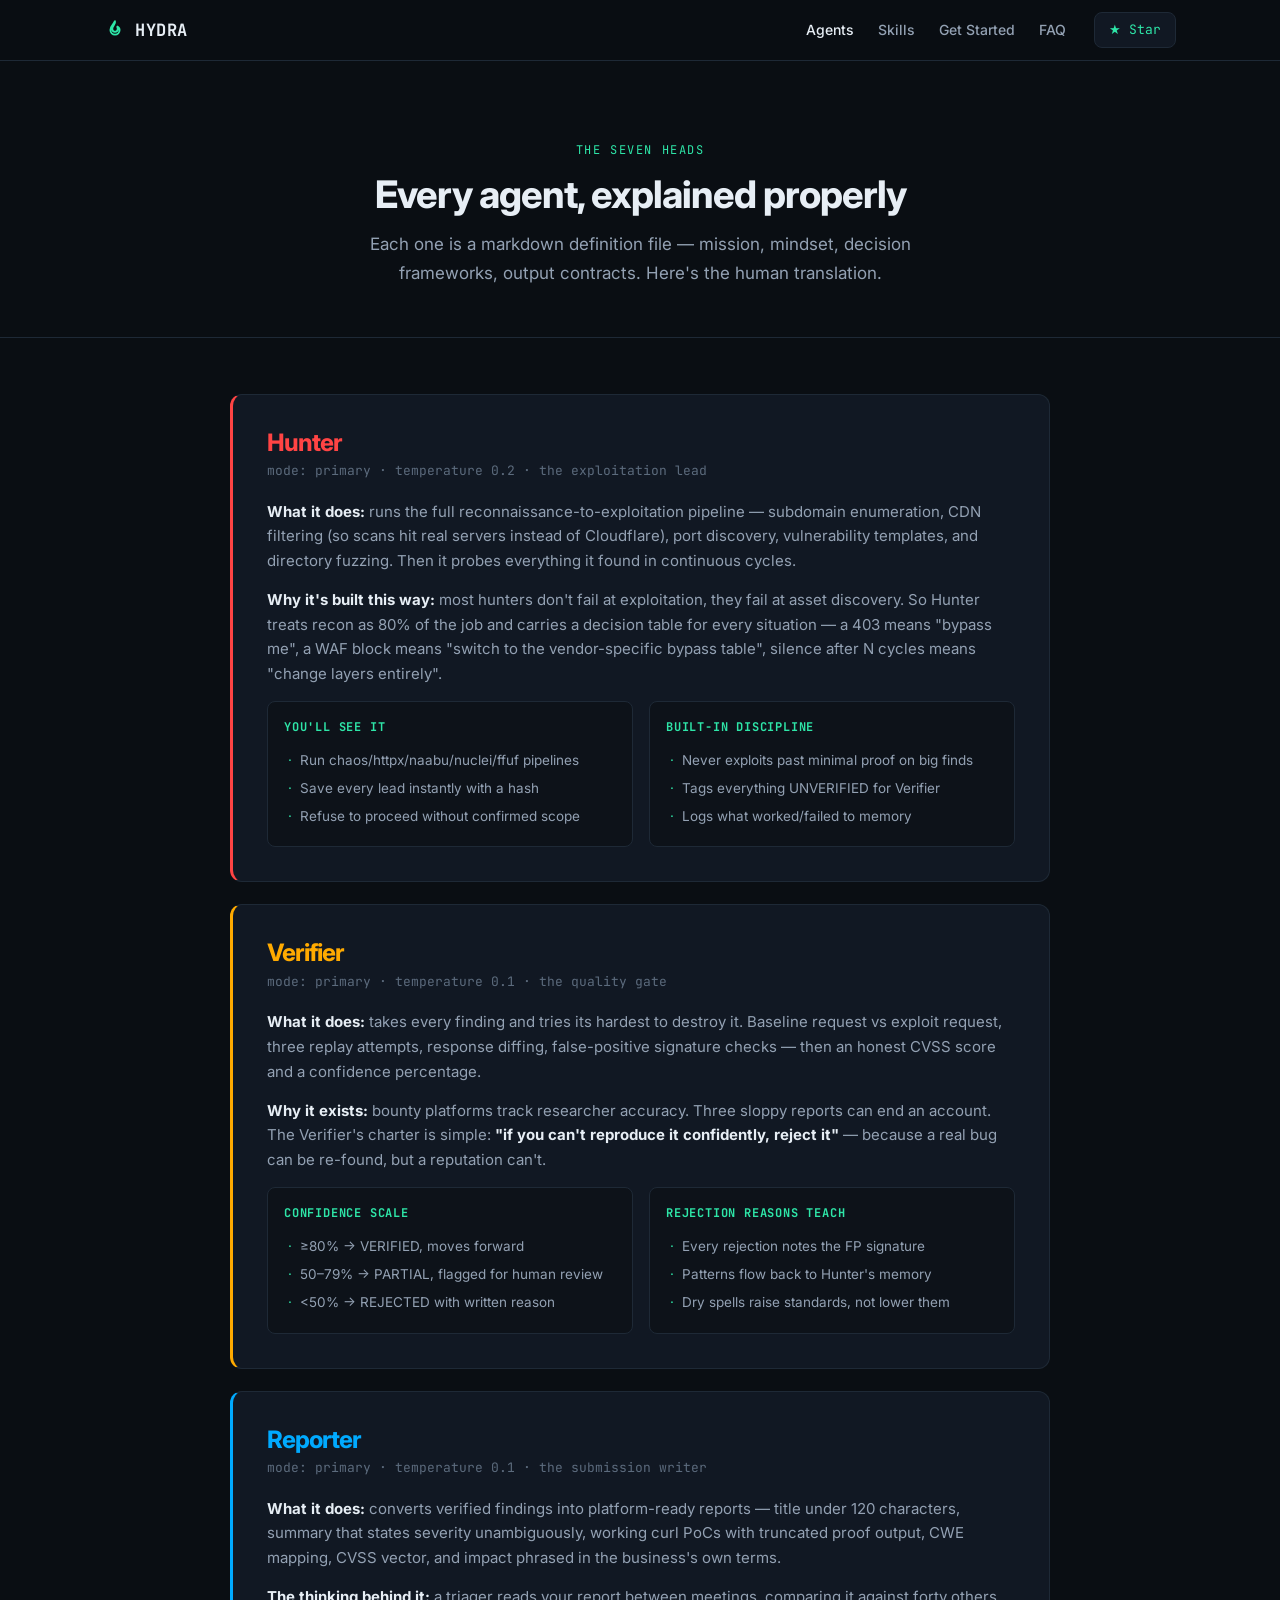
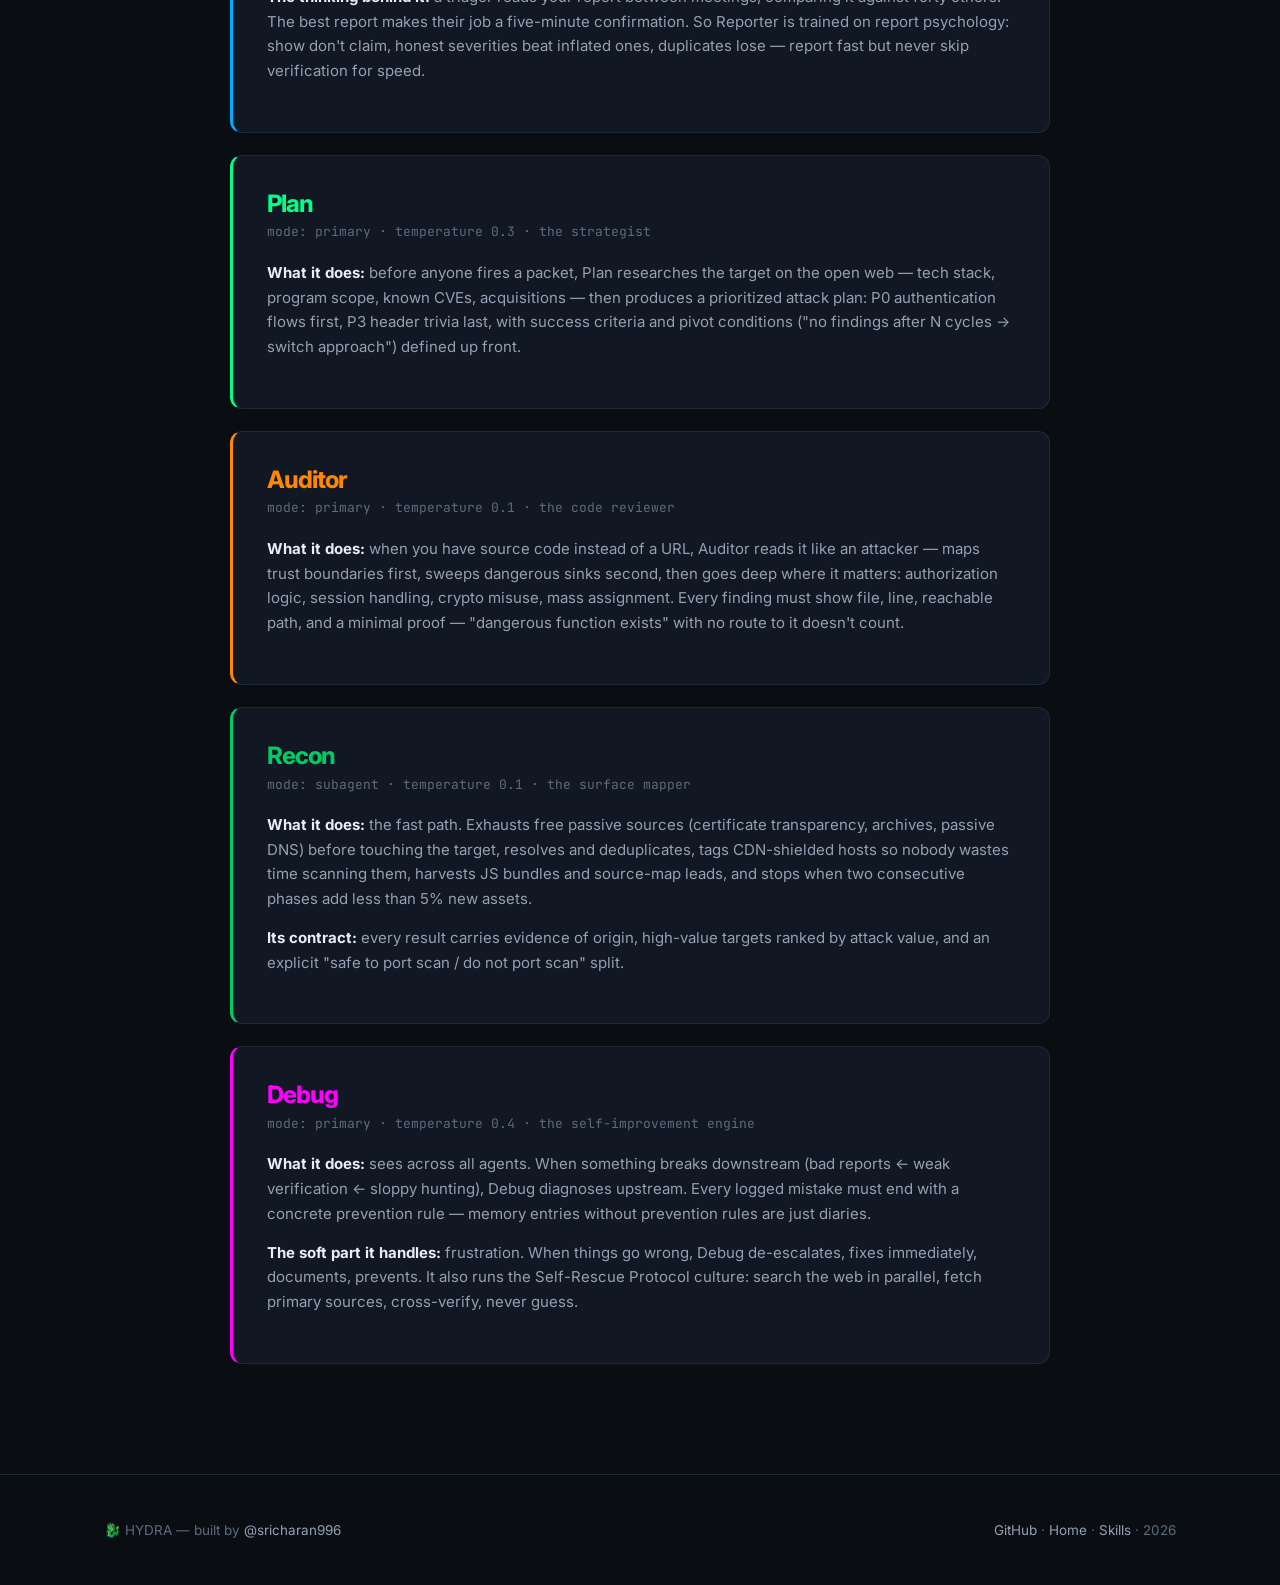
==== agents.html @ b249c577 "HYDRA website: landing, agents deep-dive, searchable skill library" ====
<!DOCTYPE html>
<html lang="en">
<head>
<meta charset="UTF-8">
<meta name="viewport" content="width=device-width, initial-scale=1.0">
<title>The Agents — HYDRA</title>
<meta name="description" content="Deep-dive into HYDRA's seven AI agents: Hunter, Verifier, Reporter, Plan, Auditor, Recon and Debug — what each one does and why.">
<link rel="preconnect" href="https://fonts.googleapis.com">
<link rel="preconnect" href="https://fonts.gstatic.com" crossorigin>
<link href="https://fonts.googleapis.com/css2?family=Inter:wght@400;500;600;700;800&family=JetBrains+Mono:wght@400;700&display=swap" rel="stylesheet">
<link rel="stylesheet" href="assets/style.css">
<link rel="icon" href="data:image/svg+xml,<svg xmlns='http://www.w3.org/2000/svg' viewBox='0 0 24 24' fill='none' stroke='%232ee6a8' stroke-width='2'><path d='M12 2c1 4-3 5-3 9a3 3 0 0 0 6 0c0-2-1-3-1-3s3 1 3 4a5 5 0 0 1-10 0c0-5 4-6 5-10z'/></svg>">
<style>
.detail{max-width:820px;margin:0 auto}
.dcard{background:var(--surface);border:1px solid var(--border);border-left:3px solid var(--c);border-radius:12px;padding:34px;margin-bottom:22px}
.dcard h2{font-size:24px;display:flex;align-items:baseline;gap:12px;margin-bottom:4px}
.dcard .sub{font-family:var(--mono);font-size:13px;color:var(--faint);margin-bottom:18px;display:block}
.dcard p{color:var(--muted);font-size:15px;margin-bottom:14px}
.dcard p b{color:var(--text)}
.dgrid{display:grid;grid-template-columns:1fr 1fr;gap:16px;margin-top:6px}
@media(max-width:640px){.dgrid{grid-template-columns:1fr}}
.dbox{background:var(--bg2);border:1px solid var(--border);border-radius:8px;padding:16px}
.dbox b{font-size:12px;font-family:var(--mono);letter-spacing:.8px;text-transform:uppercase;color:var(--accent);display:block;margin-bottom:8px}
.dbox ul{list-style:none}
.dbox li{font-size:13.5px;color:var(--muted);padding:3px 0 3px 16px;position:relative}
.dbox li::before{content:'·';position:absolute;left:4px;color:var(--accent)}
.page-head{text-align:center;padding:80px 24px 50px;border-bottom:1px solid var(--border)}
</style>
</head>
<body>

<nav class="nav">
  <div class="nav-in">
    <a class="logo" href="index.html">
      <svg class="logo-mark" viewBox="0 0 24 24" fill="none" stroke="currentColor" stroke-width="2"><path d="M12 2c1 4-3 5-3 9a3 3 0 0 0 6 0c0-2-1-3-1-3s3 1 3 4a5 5 0 0 1-10 0c0-5 4-6 5-10z"/></svg>
      HYDRA
    </a>
    <div class="nav-links">
      <a href="agents.html">Agents</a>
      <a href="skills.html">Skills</a>
      <a href="index.html#start">Get Started</a>
      <a href="index.html#faq">FAQ</a>
    </div>
    <a class="nav-gh keep" href="https://github.com/sricharan996/hydra" target="_blank" rel="noopener">★ Star</a>
  </div>
</nav>

<div class="page-head">
  <span class="sec-kicker">The seven heads</span>
  <h2>Every agent, explained properly</h2>
  <p class="sec-sub" style="max-width:600px;margin:12px auto 0">Each one is a markdown definition file — mission, mindset, decision frameworks, output contracts. Here's the human translation.</p>
</div>

<section style="border:none;padding-top:56px">
<div class="wrap"><div class="detail">

<div class="dcard rv" style="--c:#ff4444">
  <h2 style="color:#ff4444">Hunter</h2>
  <span class="sub">mode: primary · temperature 0.2 · the exploitation lead</span>
  <p><b>What it does:</b> runs the full reconnaissance-to-exploitation pipeline — subdomain enumeration, CDN filtering (so scans hit real servers instead of Cloudflare), port discovery, vulnerability templates, and directory fuzzing. Then it probes everything it found in continuous cycles.</p>
  <p><b>Why it's built this way:</b> most hunters don't fail at exploitation, they fail at asset discovery. So Hunter treats recon as 80% of the job and carries a decision table for every situation — a 403 means "bypass me", a WAF block means "switch to the vendor-specific bypass table", silence after N cycles means "change layers entirely".</p>
  <div class="dgrid">
    <div class="dbox"><b>You'll see it</b><ul><li>Run chaos/httpx/naabu/nuclei/ffuf pipelines</li><li>Save every lead instantly with a hash</li><li>Refuse to proceed without confirmed scope</li></ul></div>
    <div class="dbox"><b>Built-in discipline</b><ul><li>Never exploits past minimal proof on big finds</li><li>Tags everything UNVERIFIED for Verifier</li><li>Logs what worked/failed to memory</li></ul></div>
  </div>
</div>

<div class="dcard rv" style="--c:#ffaa00">
  <h2 style="color:#ffaa00">Verifier</h2>
  <span class="sub">mode: primary · temperature 0.1 · the quality gate</span>
  <p><b>What it does:</b> takes every finding and tries its hardest to destroy it. Baseline request vs exploit request, three replay attempts, response diffing, false-positive signature checks — then an honest CVSS score and a confidence percentage.</p>
  <p><b>Why it exists:</b> bounty platforms track researcher accuracy. Three sloppy reports can end an account. The Verifier's charter is simple: <b>"if you can't reproduce it confidently, reject it"</b> — because a real bug can be re-found, but a reputation can't.</p>
  <div class="dgrid">
    <div class="dbox"><b>Confidence scale</b><ul><li>≥80% → VERIFIED, moves forward</li><li>50–79% → PARTIAL, flagged for human review</li><li>&lt;50% → REJECTED with written reason</li></ul></div>
    <div class="dbox"><b>Rejection reasons teach</b><ul><li>Every rejection notes the FP signature</li><li>Patterns flow back to Hunter's memory</li><li>Dry spells raise standards, not lower them</li></ul></div>
  </div>
</div>

<div class="dcard rv" style="--c:#00aaff">
  <h2 style="color:#00aaff">Reporter</h2>
  <span class="sub">mode: primary · temperature 0.1 · the submission writer</span>
  <p><b>What it does:</b> converts verified findings into platform-ready reports — title under 120 characters, summary that states severity unambiguously, working curl PoCs with truncated proof output, CWE mapping, CVSS vector, and impact phrased in the business's own terms.</p>
  <p><b>The thinking behind it:</b> a triager reads your report between meetings, comparing it against forty others. The best report makes their job a five-minute confirmation. So Reporter is trained on report psychology: show don't claim, honest severities beat inflated ones, duplicates lose — report fast but never skip verification for speed.</p>
</div>

<div class="dcard rv" style="--c:#00ff88">
  <h2 style="color:#00ff88">Plan</h2>
  <span class="sub">mode: primary · temperature 0.3 · the strategist</span>
  <p><b>What it does:</b> before anyone fires a packet, Plan researches the target on the open web — tech stack, program scope, known CVEs, acquisitions — then produces a prioritized attack plan: P0 authentication flows first, P3 header trivia last, with success criteria and pivot conditions ("no findings after N cycles → switch approach") defined up front.</p>
</div>

<div class="dcard rv" style="--c:#ff8800">
  <h2 style="color:#ff8800">Auditor</h2>
  <span class="sub">mode: primary · temperature 0.1 · the code reviewer</span>
  <p><b>What it does:</b> when you have source code instead of a URL, Auditor reads it like an attacker — maps trust boundaries first, sweeps dangerous sinks second, then goes deep where it matters: authorization logic, session handling, crypto misuse, mass assignment. Every finding must show file, line, reachable path, and a minimal proof — "dangerous function exists" with no route to it doesn't count.</p>
</div>

<div class="dcard rv" style="--c:#00cc66">
  <h2 style="color:#00cc66">Recon</h2>
  <span class="sub">mode: subagent · temperature 0.1 · the surface mapper</span>
  <p><b>What it does:</b> the fast path. Exhausts free passive sources (certificate transparency, archives, passive DNS) before touching the target, resolves and deduplicates, tags CDN-shielded hosts so nobody wastes time scanning them, harvests JS bundles and source-map leads, and stops when two consecutive phases add less than 5% new assets.</p>
  <p><b>Its contract:</b> every result carries evidence of origin, high-value targets ranked by attack value, and an explicit "safe to port scan / do not port scan" split.</p>
</div>

<div class="dcard rv" style="--c:#ff00ff">
  <h2 style="color:#ff00ff">Debug</h2>
  <span class="sub">mode: primary · temperature 0.4 · the self-improvement engine</span>
  <p><b>What it does:</b> sees across all agents. When something breaks downstream (bad reports ← weak verification ← sloppy hunting), Debug diagnoses upstream. Every logged mistake must end with a concrete prevention rule — memory entries without prevention rules are just diaries.</p>
  <p><b>The soft part it handles:</b> frustration. When things go wrong, Debug de-escalates, fixes immediately, documents, prevents. It also runs the Self-Rescue Protocol culture: search the web in parallel, fetch primary sources, cross-verify, never guess.</p>
</div>

</div></div>
</section>

<footer>
  <div class="foot-in">
    <span>🐉 HYDRA — built by <a href="https://github.com/sricharan996">@sricharan996</a></span>
    <span><a href="https://github.com/sricharan996/hydra">GitHub</a> · <a href="index.html">Home</a> · <a href="skills.html">Skills</a> · <span id="yr"></span></span>
  </div>
</footer>

<script src="assets/app.js"></script>
</body>
</html>
---- assets/style.css ----
/* HYDRA — design system */
:root{
  --bg:#0a0e13; --bg2:#0d1219; --surface:#111823; --surface2:#151d29;
  --border:#1e2936; --border2:#28374a;
  --text:#e7eef5; --muted:#93a1b3; --faint:#5c6b7d;
  --accent:#2ee6a8; --accent-dim:#1ab588; --accent-glow:rgba(46,230,168,.12);
  --blue:#58a6ff; --amber:#f0b429; --red:#ff5c5c; --violet:#b18cff; --orange:#ff9457;
  --mono:'JetBrains Mono',ui-monospace,SFMono-Regular,Menlo,monospace;
  --sans:'Inter',-apple-system,'Segoe UI',Roboto,sans-serif;
  --rad:10px; --maxw:1120px;
}
*{margin:0;padding:0;box-sizing:border-box}
html{scroll-behavior:smooth}
body{background:var(--bg);color:var(--text);font-family:var(--sans);line-height:1.65;font-size:16px;-webkit-font-smoothing:antialiased}
::selection{background:rgba(46,230,168,.25)}
a{color:var(--accent);text-decoration:none}
a:hover{text-decoration:underline}
img,svg{display:block}
.wrap{max-width:var(--maxw);margin:0 auto;padding:0 24px}

/* ---------- nav ---------- */
.nav{position:sticky;top:0;z-index:100;background:rgba(10,14,19,.82);backdrop-filter:blur(12px);border-bottom:1px solid var(--border)}
.nav-in{max-width:var(--maxw);margin:0 auto;padding:0 24px;height:60px;display:flex;align-items:center;gap:28px}
.logo{font-family:var(--mono);font-weight:700;font-size:17px;color:var(--text);letter-spacing:.5px;display:flex;align-items:center;gap:9px;text-decoration:none}
.logo:hover{text-decoration:none}
.logo-mark{width:22px;height:22px;color:var(--accent)}
.nav-links{display:flex;gap:24px;margin-left:auto}
.nav-links a{color:var(--muted);font-size:14px;font-weight:500;text-decoration:none;transition:color .15s}
.nav-links a:hover,.nav-links a.active{color:var(--text)}
.nav-gh{display:flex;align-items:center;gap:6px;background:var(--surface);border:1px solid var(--border);padding:6px 14px;border-radius:8px;font-size:13px;font-family:var(--mono)}
.nav-gh:hover{border-color:var(--border2);text-decoration:none}
@media(max-width:720px){.nav-links a:not(.keep){display:none}}

/* ---------- hero ---------- */
.hero{position:relative;overflow:hidden;border-bottom:1px solid var(--border)}
#fx{position:absolute;inset:0;z-index:0;opacity:.55}
.hero-in{position:relative;z-index:1;max-width:var(--maxw);margin:0 auto;padding:110px 24px 90px;text-align:center}
.kicker{display:inline-flex;align-items:center;gap:8px;font-family:var(--mono);font-size:12.5px;color:var(--accent);background:var(--accent-glow);border:1px solid rgba(46,230,168,.25);padding:5px 14px;border-radius:99px;margin-bottom:26px;letter-spacing:.4px}
.kicker .dot{width:6px;height:6px;border-radius:50%;background:var(--accent);animation:pulse 2s infinite}
@keyframes pulse{50%{opacity:.35}}
h1.title{font-size:clamp(44px,8vw,84px);font-weight:800;letter-spacing:-2.5px;line-height:1;margin-bottom:20px;
  background:linear-gradient(180deg,#fff 20%,#9db2c4);-webkit-background-clip:text;background-clip:text;-webkit-text-fill-color:transparent}
.tagline{font-size:clamp(16px,2.4vw,20px);color:var(--muted);max-width:640px;margin:0 auto 36px}
.tagline b{color:var(--text);font-weight:600}
.hero-cta{display:flex;gap:14px;justify-content:center;flex-wrap:wrap;margin-bottom:52px}
.btn{display:inline-flex;align-items:center;gap:9px;padding:12px 24px;border-radius:9px;font-size:15px;font-weight:600;text-decoration:none;cursor:pointer;border:1px solid transparent;transition:.15s}
.btn-primary{background:var(--accent);color:#04140d}
.btn-primary:hover{background:#4cf0bb;text-decoration:none;transform:translateY(-1px)}
.btn-ghost{background:transparent;color:var(--text);border-color:var(--border2)}
.btn-ghost:hover{border-color:var(--accent);color:var(--accent);text-decoration:none}
.install{display:inline-flex;align-items:center;max-width:520px;width:100%;background:#070a0e;border:1px solid var(--border2);border-radius:10px;overflow:hidden;font-family:var(--mono);font-size:13.5px}
.install .p{color:var(--accent);padding:13px 0 13px 18px;user-select:none}
.install code{flex:1;text-align:left;padding:13px 0 13px 8px;color:var(--text);white-space:nowrap;overflow-x:auto}
.install button{background:none;border:none;color:var(--faint);padding:13px 16px;cursor:pointer;font-size:14px}
.install button:hover{color:var(--accent)}
.hero-meta{display:flex;justify-content:center;gap:34px;flex-wrap:wrap;font-family:var(--mono);font-size:13px;color:var(--faint)}
.hero-meta b{color:var(--text)}

/* ---------- sections ---------- */
section{padding:88px 0;border-bottom:1px solid var(--border)}
.sec-head{margin-bottom:48px;max-width:680px}
.sec-kicker{font-family:var(--mono);font-size:12px;letter-spacing:1.6px;text-transform:uppercase;color:var(--accent);margin-bottom:12px;display:block}
h2{font-size:clamp(26px,4vw,38px);font-weight:750;letter-spacing:-1px;line-height:1.15;margin-bottom:14px}
.sec-sub{color:var(--muted);font-size:17px}

/* explainer */
.plain{background:var(--bg2)}
.explain-grid{display:grid;grid-template-columns:repeat(auto-fit,minmax(290px,1fr));gap:20px}
.explain-card{background:var(--surface);border:1px solid var(--border);border-radius:var(--rad);padding:28px}
.explain-card h3{font-size:17px;margin-bottom:10px;display:flex;align-items:center;gap:10px}
.explain-card p{color:var(--muted);font-size:14.5px}
.explain-card .num{font-family:var(--mono);font-size:12px;color:var(--accent);background:var(--accent-glow);width:26px;height:26px;border-radius:6px;display:inline-flex;align-items:center;justify-content:center;flex-shrink:0}

/* pipeline */
.flow{display:flex;align-items:stretch;gap:0;flex-wrap:wrap;justify-content:center}
.flow-node{background:var(--surface);border:1px solid var(--border);border-radius:var(--rad);padding:20px 22px;width:190px;position:relative}
.flow-node .fn-name{font-family:var(--mono);font-weight:700;font-size:14.5px;margin-bottom:6px}
.flow-node p{font-size:12.5px;color:var(--muted);line-height:1.5}
.flow-arrow{display:flex;align-items:center;padding:0 10px;color:var(--faint);font-size:18px}

/* agent cards */
.agent-grid{display:grid;grid-template-columns:repeat(auto-fit,minmax(310px,1fr));gap:18px}
.acard{background:var(--surface);border:1px solid var(--border);border-radius:12px;padding:26px;transition:border-color .2s,transform .2s}
.acard:hover{border-color:var(--c,var(--accent));transform:translateY(-2px)}
.acard-head{display:flex;align-items:center;gap:12px;margin-bottom:14px}
.acard-dot{width:10px;height:10px;border-radius:3px;background:var(--c)}
.acard h3{font-size:18px;letter-spacing:-.3px}
.acard .role{font-family:var(--mono);font-size:11.5px;color:var(--faint);display:block;margin-top:2px}
.acard p{color:var(--muted);font-size:14px;margin-bottom:12px}
.acard ul{list-style:none}
.acard li{font-size:13.5px;color:var(--muted);padding:5px 0 5px 20px;position:relative}
.acard li::before{content:'▸';position:absolute;left:2px;color:var(--c)}

/* stats band */
.band{display:grid;grid-template-columns:repeat(auto-fit,minmax(150px,1fr));gap:1px;background:var(--border);border:1px solid var(--border);border-radius:12px;overflow:hidden}
.stat{background:var(--bg2);padding:30px 20px;text-align:center}
.stat b{display:block;font-size:32px;font-weight:800;letter-spacing:-1px;color:var(--accent);font-family:var(--mono)}
.stat span{font-size:13px;color:var(--muted)}

/* skills table */
.skill-cats{display:grid;grid-template-columns:repeat(auto-fill,minmax(240px,1fr));gap:14px}
.scat{background:var(--surface);border:1px solid var(--border);border-radius:var(--rad);padding:20px}
.scat b{display:flex;justify-content:space-between;align-items:center;font-size:15px}
.scat b i{font-style:normal;font-family:var(--mono);color:var(--accent);font-size:13px}
.scat p{font-size:13px;color:var(--muted);margin-top:6px}

/* walkthrough */
.steps{counter-reset:s;max-width:760px}
.step{position:relative;padding:0 0 34px 56px;border-left:1px solid var(--border2);margin-left:18px}
.step:last-child{border-left-color:transparent;padding-bottom:0}
.step::before{counter-increment:s;content:counter(s,decimal-leading-zero);position:absolute;left:-18px;top:-2px;width:36px;height:36px;background:var(--bg);border:1px solid var(--accent);color:var(--accent);border-radius:50%;display:flex;align-items:center;justify-content:center;font-family:var(--mono);font-size:13px}
.step h3{font-size:17px;margin-bottom:6px}
.step p{color:var(--muted);font-size:14.5px}
.step code{font-family:var(--mono);font-size:13px;background:var(--surface2);border:1px solid var(--border);padding:2px 7px;border-radius:5px;color:var(--accent)}

/* faq */
.faq{max-width:760px}
details{background:var(--surface);border:1px solid var(--border);border-radius:var(--rad);margin-bottom:10px;overflow:hidden}
summary{cursor:pointer;padding:18px 22px;font-weight:600;font-size:15px;list-style:none;display:flex;justify-content:space-between;align-items:center}
summary::-webkit-details-marker{display:none}
summary::after{content:'+';font-family:var(--mono);color:var(--accent);font-size:18px}
details[open] summary::after{content:'–'}
details .a{padding:0 22px 20px;color:var(--muted);font-size:14.5px}

/* footer */
footer{padding:44px 0;border-top:1px solid var(--border);color:var(--faint);font-size:13.5px}
.foot-in{max-width:var(--maxw);margin:0 auto;padding:0 24px;display:flex;justify-content:space-between;align-items:center;flex-wrap:wrap;gap:16px}
.foot-in a{color:var(--muted)}
.foot-in a:hover{color:var(--accent)}

/* reveal on scroll */
.rv{opacity:0;transform:translateY(16px);transition:opacity .5s ease,transform .5s ease}
.rv.on{opacity:1;transform:none}
@media(prefers-reduced-motion:reduce){.rv{transition:none;opacity:1;transform:none}}
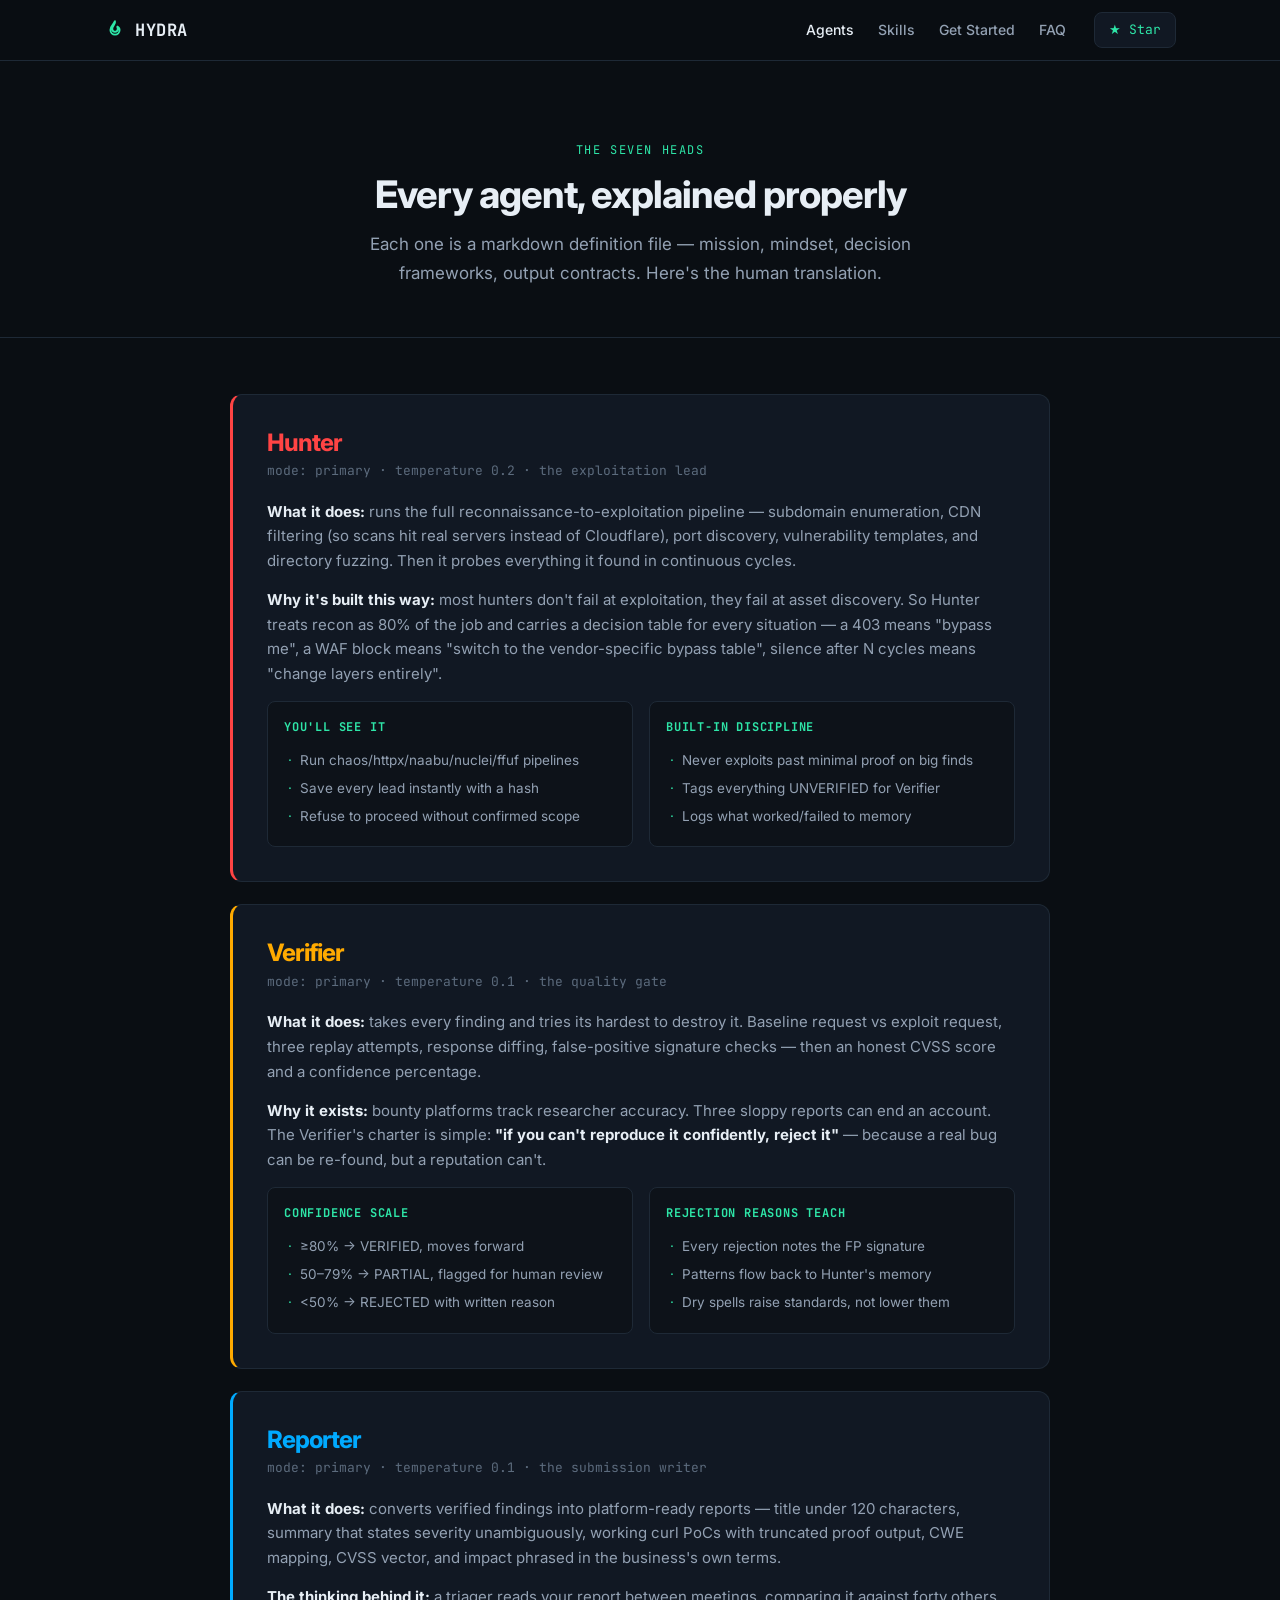
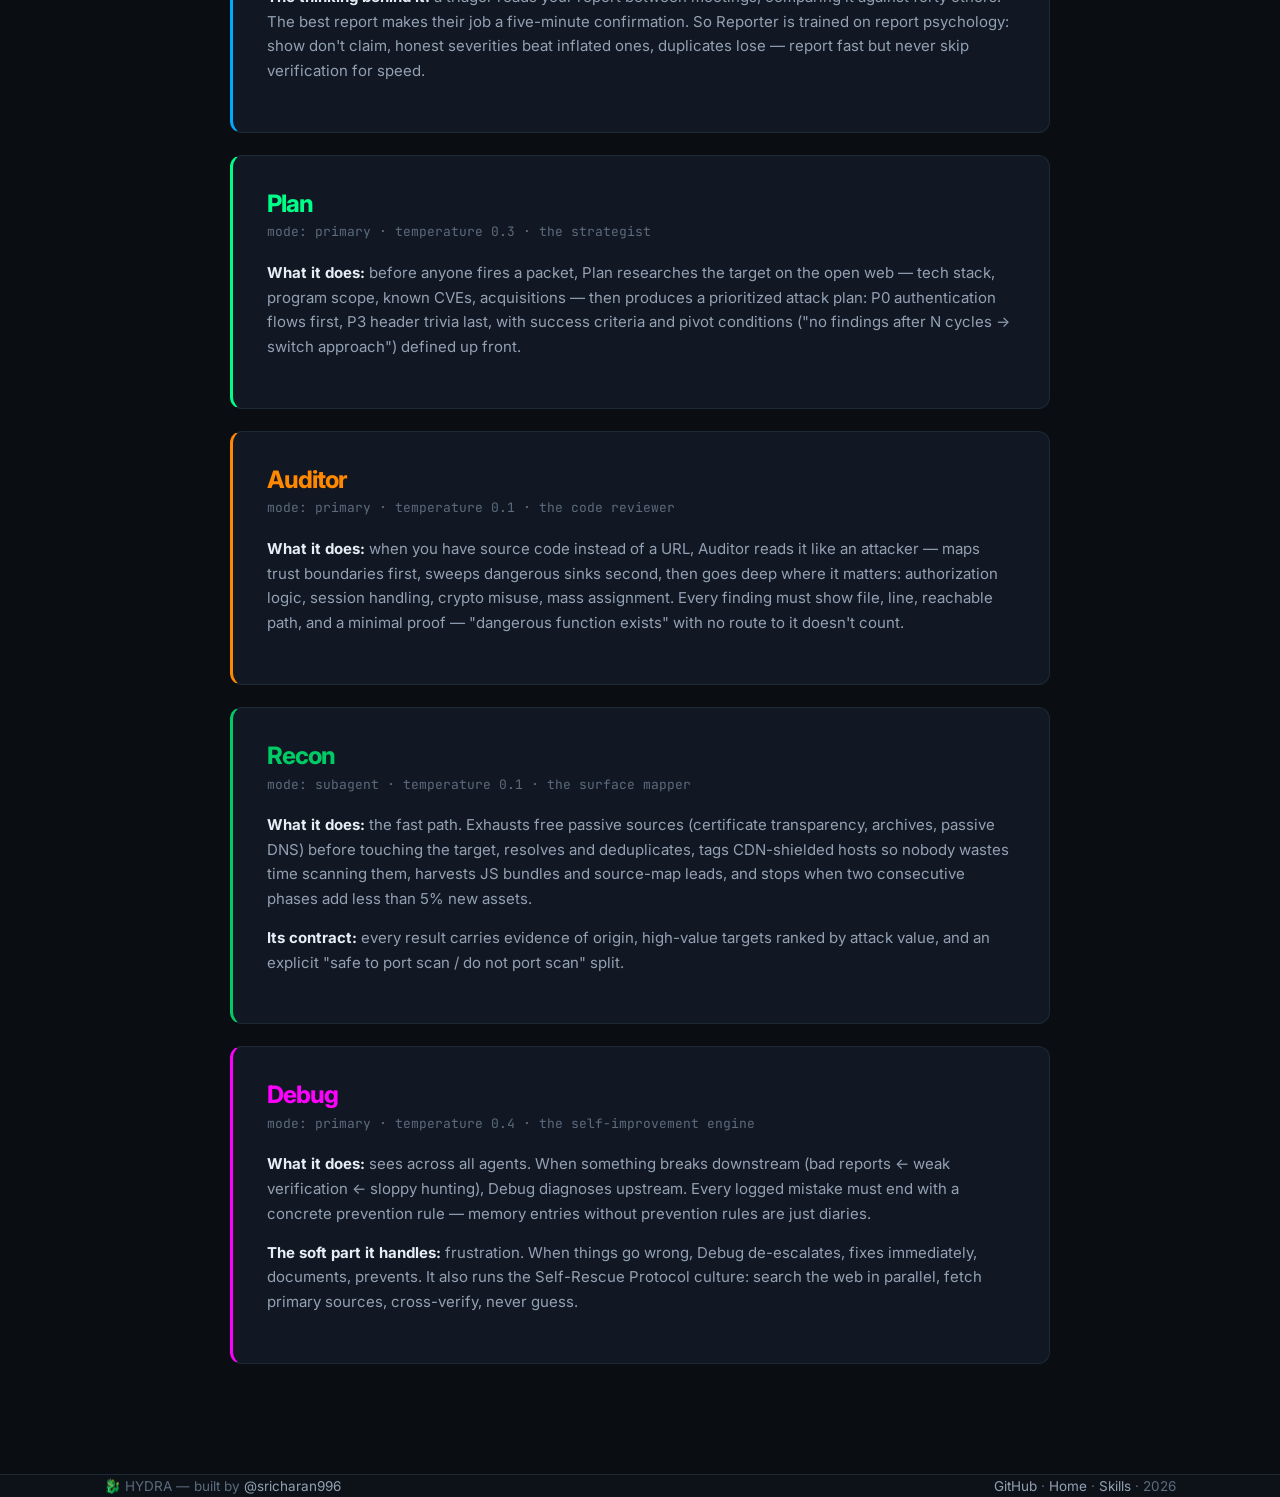
==== commit 3f9abf16: "Bulletproof rendering: content visible even if JS fails entirely - CSS reveals gated behind html.js " ====
--- a/agents.html
+++ b/agents.html
@@ -1,6 +1,7 @@
 <!DOCTYPE html>
 <html lang="en">
 <head>
+<script>document.documentElement.classList.add("js")</script>
 <meta charset="UTF-8">
 <meta name="viewport" content="width=device-width, initial-scale=1.0">
 <title>The Agents — HYDRA</title>
--- a/assets/style.css
+++ b/assets/style.css
@@ -33,7 +33,7 @@
 
 /* ---------- hero ---------- */
 .hero{position:relative;overflow:hidden;border-bottom:1px solid var(--border)}
-#fx{position:absolute;inset:0;z-index:0;opacity:.55}
+#fx{position:absolute;top:0;left:0;width:100%;height:100%;z-index:0;opacity:.55;display:block}
 .hero-in{position:relative;z-index:1;max-width:var(--maxw);margin:0 auto;padding:110px 24px 90px;text-align:center}
 .kicker{display:inline-flex;align-items:center;gap:8px;font-family:var(--mono);font-size:12.5px;color:var(--accent);background:var(--accent-glow);border:1px solid rgba(46,230,168,.25);padding:5px 14px;border-radius:99px;margin-bottom:26px;letter-spacing:.4px}
 .kicker .dot{width:6px;height:6px;border-radius:50%;background:var(--accent);animation:pulse 2s infinite}
@@ -129,6 +129,59 @@
 .foot-in a:hover{color:var(--accent)}
 
 /* reveal on scroll */
-.rv{opacity:0;transform:translateY(16px);transition:opacity .5s ease,transform .5s ease}
-.rv.on{opacity:1;transform:none}
-@media(prefers-reduced-motion:reduce){.rv{transition:none;opacity:1;transform:none}}
+html.js .rv{opacity:0;transform:translateY(16px);transition:opacity .5s ease,transform .5s ease}
+html.js .rv.on{opacity:1;transform:none}
+html:not(.js) .rv{opacity:1}
+@media(prefers-reduced-motion:reduce){html.js .rv{transition:none;opacity:1;transform:none}}
+
+/* ================= v2 additions ================= */
+
+/* pipeline sequential glow */
+.flow-node{transition:border-color .3s,box-shadow .3s}
+.flow-node.lit{border-color:var(--accent);box-shadow:0 0 24px rgba(46,230,168,.25),inset 0 0 12px rgba(46,230,168,.06)}
+.flow-node.lit .fn-name{color:var(--accent)}
+
+/* live demo terminal */
+.demo{background:#05080c;border-bottom:1px solid var(--border);position:relative;overflow:hidden}
+.demo::before{content:'';position:absolute;inset:0;background:radial-gradient(600px 300px at 70% 20%,rgba(46,230,168,.05),transparent)}
+.demo-in{max-width:860px;margin:0 auto;padding:76px 24px;position:relative}
+.term{background:#04060a;border:1px solid var(--border2);border-radius:12px;overflow:hidden;box-shadow:0 30px 80px rgba(0,0,0,.5)}
+.term-bar{display:flex;align-items:center;gap:7px;padding:11px 16px;background:var(--surface);border-bottom:1px solid var(--border)}
+.term-bar i{width:11px;height:11px;border-radius:50%;font-style:normal}
+.term-bar i:nth-child(1){background:#ff5f57}.term-bar i:nth-child(2){background:#febc2e}.term-bar i:nth-child(3){background:#28c840}
+.term-bar span{margin-left:10px;font-family:var(--mono);font-size:12px;color:var(--faint)}
+#term-body{padding:20px 22px;min-height:330px;font-family:var(--mono);font-size:13.5px;line-height:1.9}
+.tl{white-space:pre-wrap;word-break:break-word}
+.tl.cmd{color:var(--text)}
+.tl.cmd::before{content:'❯ ';color:var(--accent)}
+.tl.out{color:var(--muted)}
+.tl.ok{color:var(--accent)}
+.tl.warn{color:var(--amber)}
+.tl.done{color:#fff;font-weight:700}
+#term-body::after{content:'▋';color:var(--accent);animation:blink 1s steps(1) infinite}
+@keyframes blink{50%{opacity:0}}
+.demo-note{text-align:center;margin-top:26px;color:var(--faint);font-size:13px;font-family:var(--mono)}
+
+/* comparison table */
+.compare-wrap{overflow-x:auto;border:1px solid var(--border);border-radius:12px}
+table.cmp{width:100%;border-collapse:collapse;font-size:14px;min-width:640px}
+.cmp th,.cmp td{padding:15px 18px;text-align:left;border-bottom:1px solid var(--border)}
+.cmp th{background:var(--surface);font-size:13px;font-family:var(--mono);letter-spacing:.4px}
+.cmp th.hydra-col{color:var(--accent);background:rgba(46,230,168,.07)}
+.cmp td.hydra-col{background:rgba(46,230,168,.05)}
+.cmp tr:last-child td{border-bottom:none}
+.yes{color:var(--accent)}.no{color:var(--red)}.mid{color:var(--amber)}
+.cmp td:first-child{color:var(--muted)}
+
+/* bigger footer */
+footer{padding:0;background:var(--bg2)}
+.foot-cols{max-width:var(--maxw);margin:0 auto;padding:56px 24px 40px;display:grid;grid-template-columns:2fr 1fr 1fr 1fr;gap:36px}
+@media(max-width:720px){.foot-cols{grid-template-columns:1fr 1fr}}
+.fcol h4{font-family:var(--mono);font-size:12px;letter-spacing:1.4px;text-transform:uppercase;color:var(--faint);margin-bottom:14px}
+.fcol a{display:block;color:var(--muted);font-size:14px;padding:4px 0;text-decoration:none}
+.fcol a:hover{color:var(--accent)}
+.fbrand p{color:var(--muted);font-size:13.5px;max-width:280px;margin-top:10px}
+.foot-bottom{border-top:1px solid var(--border);padding:18px 24px;display:flex;justify-content:space-between;flex-wrap:wrap;gap:10px;max-width:var(--maxw);margin:0 auto;font-size:12.5px;color:var(--faint)}
+
+/* hero title glow */
+h1.title{text-shadow:0 0 80px rgba(46,230,168,.15)}
